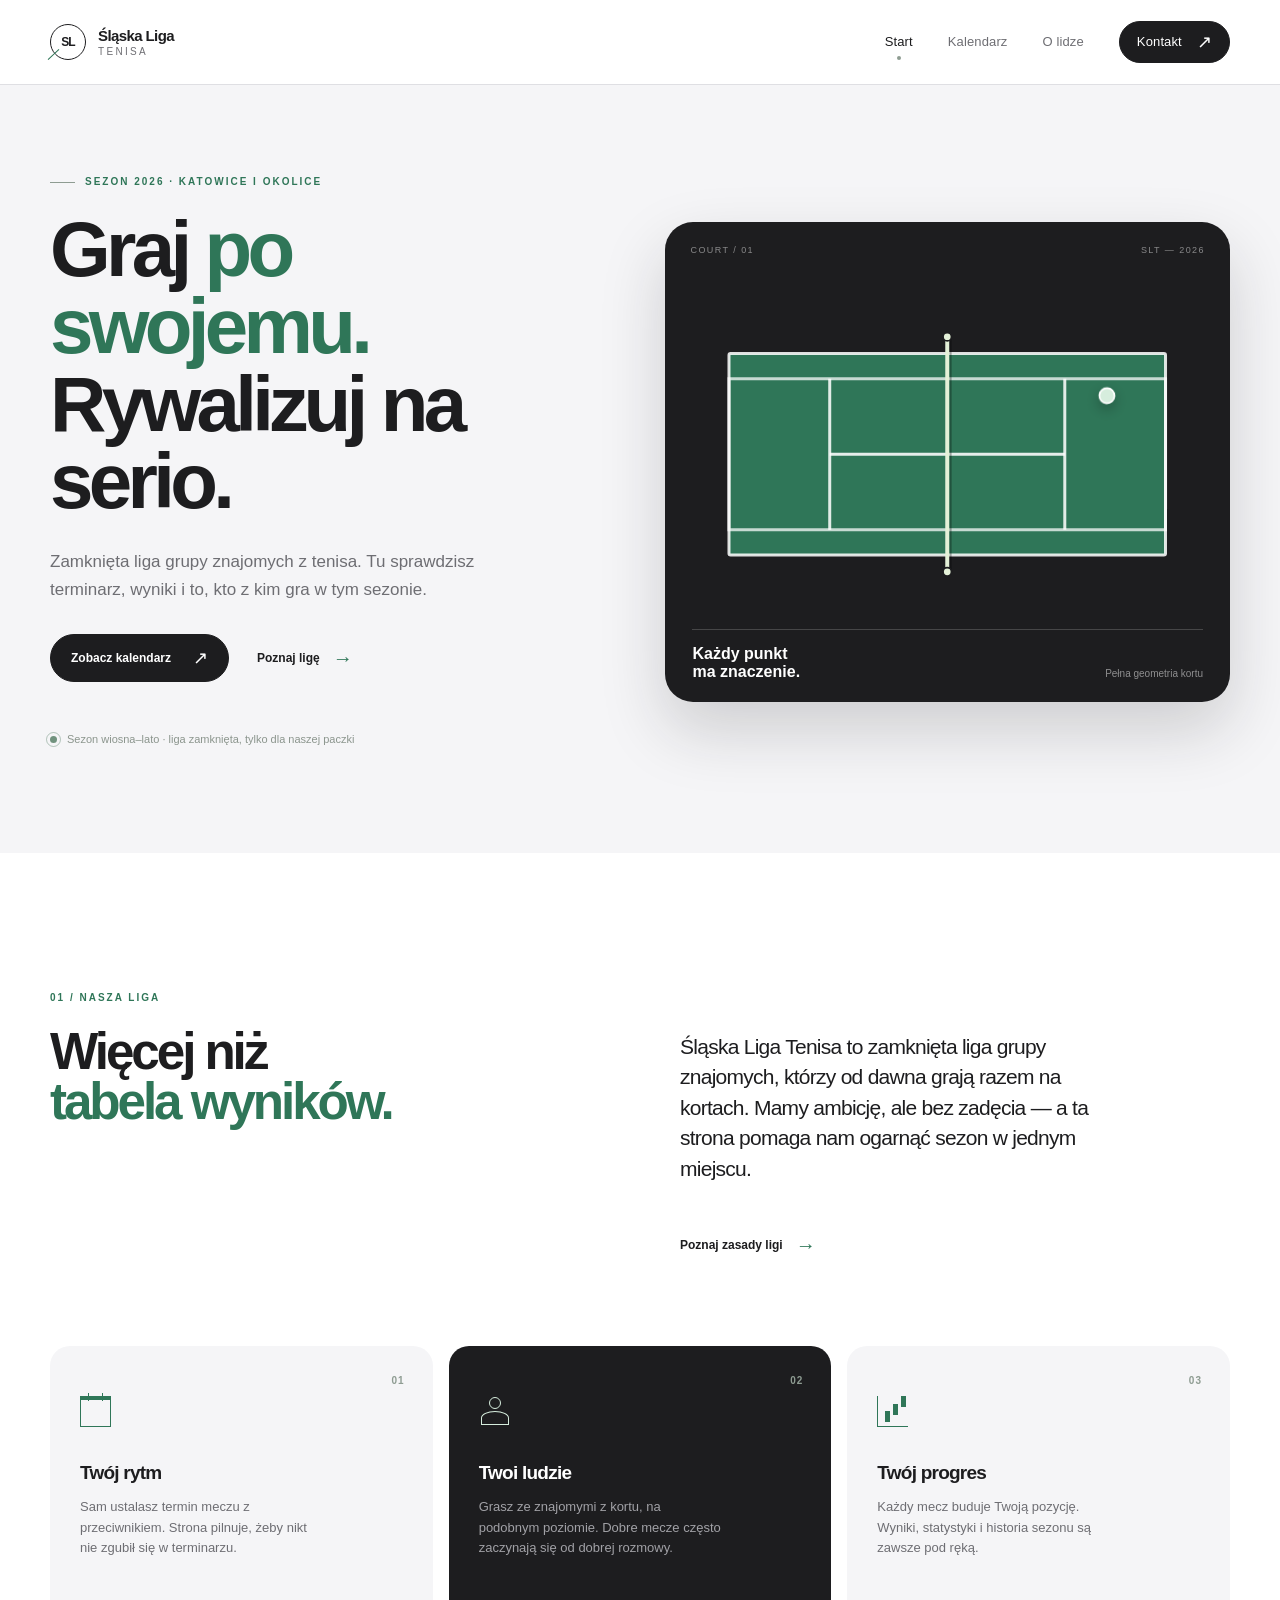
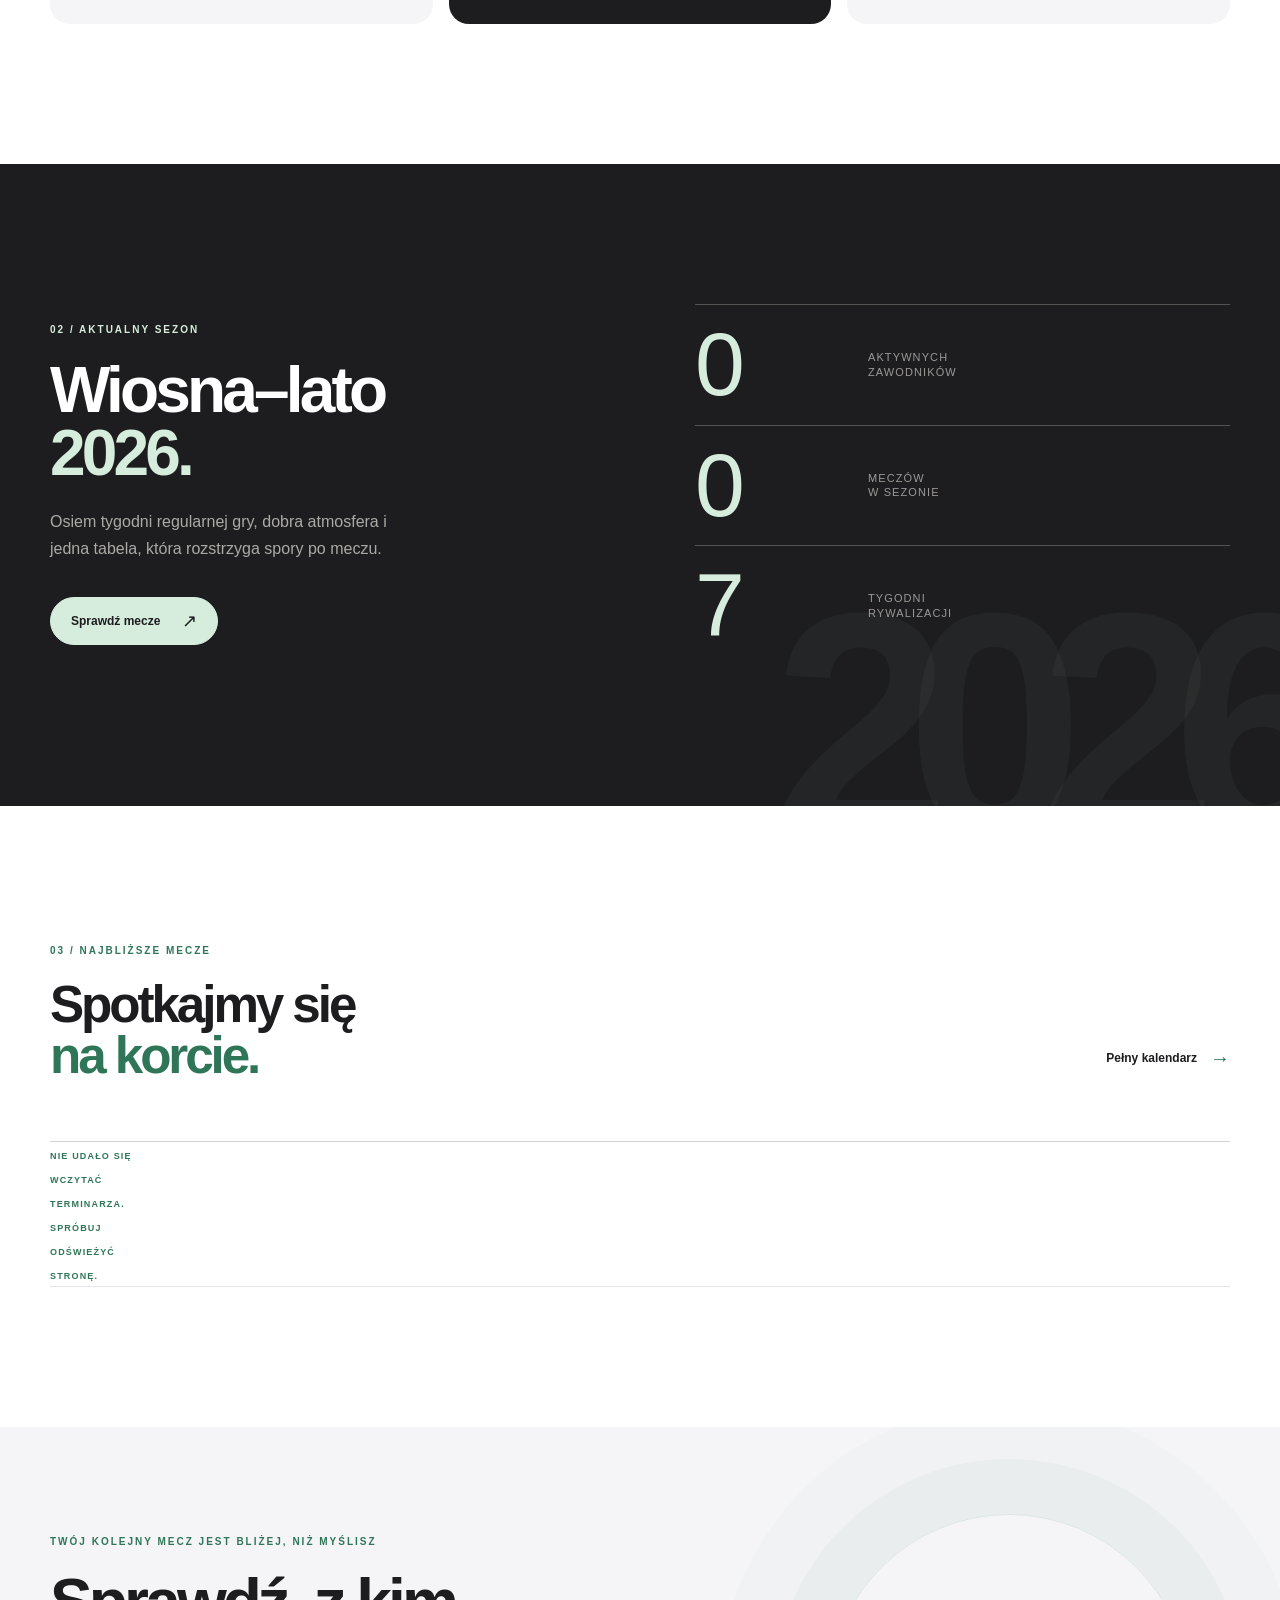
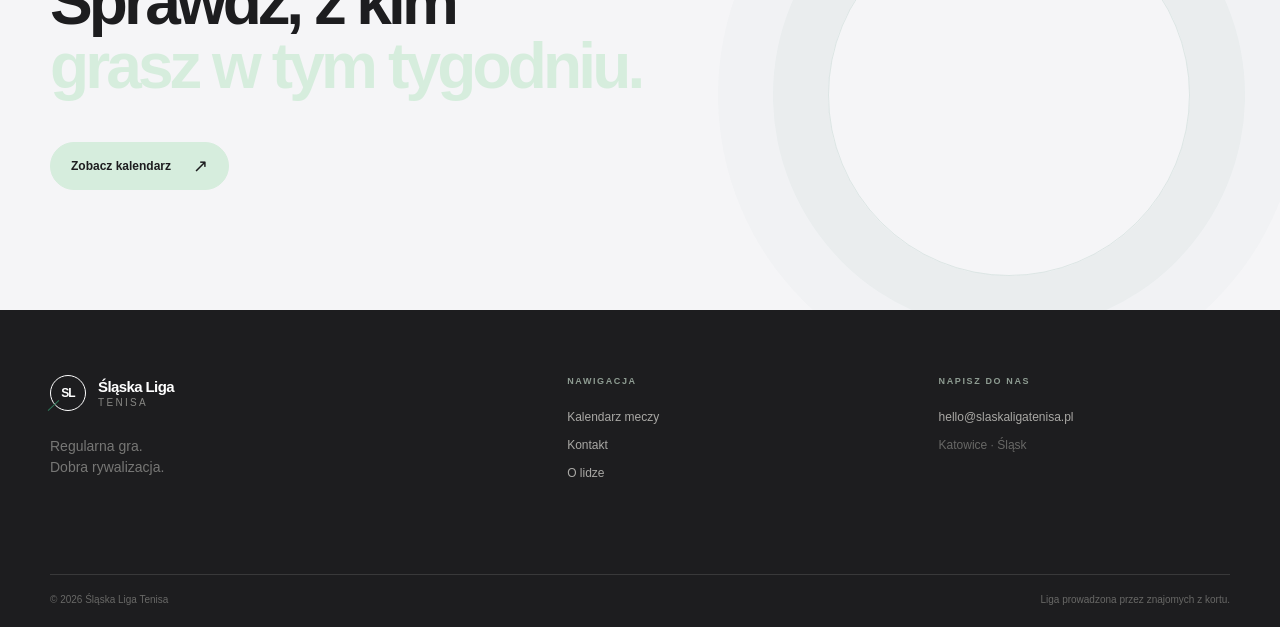
==== slt-final/index.html @ feb3588d "Add files via upload" ====
<!doctype html>
<html lang="pl">
  <head>
    <meta charset="UTF-8" />
    <meta name="viewport" content="width=device-width, initial-scale=1.0" />
    <meta name="description" content="Śląska Liga Tenisa — zamknięta liga singlowa grupy znajomych z tenisa. Terminarz, wyniki i ranking sezonu." />
    <title>Śląska Liga Tenisa — Graj po swojemu</title>
    <link rel="stylesheet" href="styles.css" />
  </head>
  <body data-page="home">
    <a class="skip-link" href="#main-content">Przejdź do treści</a>
    <header class="site-header">
      <div class="shell header-inner">
        <a class="brand" href="index.html" aria-label="Śląska Liga Tenisa — strona główna">
          <span class="brand-mark" aria-hidden="true"><span>SL</span><i></i></span>
          <span class="brand-copy"><strong>Śląska Liga</strong><small>Tenisa</small></span>
        </a>
        <button class="menu-toggle" type="button" aria-expanded="false" aria-controls="primary-navigation">
          <span></span><span></span><span></span><span class="sr-only">Otwórz menu</span>
        </button>
        <nav id="primary-navigation" class="primary-nav" aria-label="Główna nawigacja">
          <a data-nav="home" href="index.html">Start</a>
          <a data-nav="calendar" href="kalendarz.html">Kalendarz</a>
          <a data-nav="about" href="o-lidze.html">O lidze</a>
          <a class="nav-cta" data-nav="contact" href="kontakt.html">Kontakt <span>↗</span></a>
        </nav>
      </div>
    </header>

    <main id="main-content">
      <section class="hero-section">
        <div class="shell hero-grid">
          <div class="hero-copy reveal">
            <p class="eyebrow"><span class="eyebrow-line"></span> Sezon 2026 · Katowice i okolice</p>
            <h1>Graj <em>po swojemu.</em><br />Rywalizuj <span>na serio.</span></h1>
            <p class="hero-lede">Zamknięta liga grupy znajomych z tenisa. Tu sprawdzisz terminarz, wyniki i to, kto z kim gra w tym sezonie.</p>
            <div class="hero-actions">
              <a class="button button-primary" href="kalendarz.html">Zobacz kalendarz <span>↗</span></a>
              <a class="text-link" href="o-lidze.html">Poznaj ligę <span>→</span></a>
            </div>
            <div class="hero-note"><span class="pulse-dot"></span> Sezon wiosna–lato · liga zamknięta, tylko dla naszej paczki</div>
          </div>
          <div class="hero-art reveal reveal-delay" aria-label="Kort tenisowy z animowaną piłką">
            <div class="art-topline"><span>COURT / 01</span><span>SLT — 2026</span></div>
            <div class="court-stage">
              <svg class="court-svg" viewBox="0 0 620 420" role="img" aria-label="Kort tenisowy z liniami singlowymi, deblowymi i polami serwisowymi, w proporcjach zgodnych z rzeczywistym kortem">
                <!-- Kort deblowy: 23,77 m x 10,97 m (stosunek długości do szerokości 78:36 stóp) -->
                <rect class="court-surface" x="50" y="90" width="520" height="240" rx="2" />
                <rect class="court-line" x="50" y="90" width="520" height="240" rx="2" />
                <!-- Linie singlowe: kort węższy o 1,37 m z każdej strony (27 stóp szerokości) -->
                <rect class="court-line singles-line" x="50" y="120" width="520" height="180" />
                <!-- Linie serwisowe: 6,40 m od siatki -->
                <line class="court-line" x1="170" y1="120" x2="170" y2="300" />
                <line class="court-line" x1="450" y1="120" x2="450" y2="300" />
                <line class="court-line center-line" x1="170" y1="210" x2="450" y2="210" />
                <line class="net-line" x1="310" y1="70" x2="310" y2="350" />
                <line class="net-shadow" x1="314" y1="70" x2="314" y2="350" />
                <circle class="net-post" cx="310" cy="70" r="5" />
                <circle class="net-post" cx="310" cy="350" r="5" />
                <circle class="court-ball" cx="0" cy="0" r="9">
                  <animateMotion dur="4.4s" repeatCount="indefinite" rotate="auto">
                    <mpath href="#ball-flight" />
                  </animateMotion>
                </circle>
                <path id="ball-flight" d="M 96 284 C 232 172 362 128 526 142 C 428 232 258 292 96 284" fill="none" />
              </svg>
            </div>
            <div class="art-caption"><strong>Każdy punkt<br />ma znaczenie.</strong><span>Pełna geometria kortu</span></div>
          </div>
        </div>
        <div class="hero-swoop" aria-hidden="true"></div>
      </section>

      <section class="section section-intro">
        <div class="shell intro-grid">
          <div class="section-heading reveal">
            <p class="eyebrow">01 / Nasza liga</p>
            <h2>Więcej niż<br /><em>tabela wyników.</em></h2>
          </div>
          <div class="intro-content reveal reveal-delay">
            <p class="intro-lede">Śląska Liga Tenisa to zamknięta liga grupy znajomych, którzy od dawna grają razem na kortach. Mamy ambicję, ale bez zadęcia — a ta strona pomaga nam ogarnąć sezon w jednym miejscu.</p>
            <a class="text-link dark-link" href="o-lidze.html">Poznaj zasady ligi <span>→</span></a>
          </div>
        </div>
        <div class="shell value-grid">
          <article class="value-card reveal">
            <span class="value-number">01</span>
            <div class="value-icon icon-calendar"></div>
            <h3>Twój rytm</h3>
            <p>Sam ustalasz termin meczu z przeciwnikiem. Strona pilnuje, żeby nikt nie zgubił się w terminarzu.</p>
          </article>
          <article class="value-card value-card-accent reveal reveal-delay">
            <span class="value-number">02</span>
            <div class="value-icon icon-people"></div>
            <h3>Twoi ludzie</h3>
            <p>Grasz ze znajomymi z kortu, na podobnym poziomie. Dobre mecze często zaczynają się od dobrej rozmowy.</p>
          </article>
          <article class="value-card reveal reveal-delay-2">
            <span class="value-number">03</span>
            <div class="value-icon icon-chart"></div>
            <h3>Twój progres</h3>
            <p>Każdy mecz buduje Twoją pozycję. Wyniki, statystyki i historia sezonu są zawsze pod ręką.</p>
          </article>
        </div>
      </section>

      <section class="section season-section">
        <div class="shell season-grid">
          <div class="season-copy reveal">
            <p class="eyebrow eyebrow-light">02 / Aktualny sezon</p>
            <h2>Wiosna–lato<br /><em>2026.</em></h2>
            <p>Osiem tygodni regularnej gry, dobra atmosfera i jedna tabela, która rozstrzyga spory po meczu.</p>
            <a class="button button-light" href="kalendarz.html">Sprawdź mecze <span>↗</span></a>
          </div>
          <div class="season-stats reveal reveal-delay">
            <div class="big-stat"><strong data-count="0" data-stat="activePlayers">0</strong><span>aktywnych<br />zawodników</span></div>
            <div class="stat-rule"></div>
            <div class="big-stat"><strong data-count="0" data-stat="totalMatches">0</strong><span>meczów<br />w sezonie</span></div>
            <div class="stat-rule"></div>
            <div class="big-stat"><strong data-count="8">0</strong><span>tygodni<br />rywalizacji</span></div>
          </div>
        </div>
        <div class="season-watermark" aria-hidden="true">2026</div>
      </section>

      <section class="section upcoming-section">
        <div class="shell">
          <div class="section-topline reveal">
            <div>
              <p class="eyebrow">03 / Najbliższe mecze</p>
              <h2>Spotkajmy się<br /><em>na korcie.</em></h2>
            </div>
            <a class="text-link dark-link" href="kalendarz.html">Pełny kalendarz <span>→</span></a>
          </div>
          <div class="match-list" id="upcoming-matches">
            <article class="match-row">
              <div class="match-info"><span class="match-label">Wczytywanie terminarza…</span></div>
            </article>
          </div>
        </div>
      </section>

      <section class="join-strip">
        <div class="shell join-strip-inner">
          <p class="eyebrow eyebrow-light">Twój kolejny mecz jest bliżej, niż myślisz</p>
          <h2>Sprawdź, z kim<br /><em>grasz w tym tygodniu.</em></h2>
          <a class="button button-light" href="kalendarz.html">Zobacz kalendarz <span>↗</span></a>
        </div>
      </section>
    </main>

    <footer class="site-footer">
      <div class="shell footer-main">
        <div class="footer-brand">
          <a class="brand brand-footer" href="index.html"><span class="brand-mark" aria-hidden="true"><span>SL</span><i></i></span><span class="brand-copy"><strong>Śląska Liga</strong><small>Tenisa</small></span></a>
          <p>Regularna gra.<br />Dobra rywalizacja.</p>
        </div>
        <div class="footer-nav"><span class="footer-label">Nawigacja</span><a href="kalendarz.html">Kalendarz meczy</a><a href="kontakt.html">Kontakt</a><a href="o-lidze.html">O lidze</a></div>
        <div class="footer-nav"><span class="footer-label">Napisz do nas</span><a href="mailto:hello@slaskaligatenisa.pl">hello@slaskaligatenisa.pl</a><span class="footer-muted">Katowice · Śląsk</span></div>
      </div>
      <div class="shell footer-bottom"><span>© <span data-year>2026</span> Śląska Liga Tenisa</span><span>Liga prowadzona przez znajomych z kortu.</span></div>
    </footer>
    <script src="script.js"></script>
  </body>
</html>
---- slt-final/styles.css ----
:root {
  --forest: #1d1d1f;
  --forest-deep: #101010;
  --green: #2f7658;
  --mint: #dcebe2;
  --lime: #d6eddd;
  --gold: #8e9c92;
  --cream: #f5f5f7;
  --paper: #ffffff;
  --ink: #1d1d1f;
  --muted: #6e6e73;
  --line: #d2d2d7;
  --coral: #71927e;
  --serif: Georgia, "Times New Roman", serif;
  --sans: -apple-system, BlinkMacSystemFont, "SF Pro Text", "Helvetica Neue", Arial, sans-serif;
  --display: -apple-system, BlinkMacSystemFont, "SF Pro Display", "Helvetica Neue", Arial, sans-serif;
}

* { box-sizing: border-box; }
html { scroll-behavior: smooth; }
body { margin: 0; color: var(--ink); background: var(--paper); font-family: var(--sans); font-size: 16px; line-height: 1.5; -webkit-font-smoothing: antialiased; }
a { color: inherit; text-decoration: none; }
button, input, textarea, select { font: inherit; }
button { cursor: pointer; }
.shell { width: min(1180px, calc(100% - 72px)); margin: 0 auto; }
.sr-only { position: absolute; width: 1px; height: 1px; padding: 0; margin: -1px; overflow: hidden; clip: rect(0, 0, 0, 0); white-space: nowrap; border: 0; }
.skip-link { position: fixed; z-index: 100; top: 12px; left: 12px; padding: 10px 16px; color: var(--paper); background: var(--forest); transform: translateY(-150%); transition: transform .2s; }
.skip-link:focus { transform: translateY(0); }

.site-header { position: relative; z-index: 20; background: var(--paper); border-bottom: 1px solid rgba(22, 40, 33, .1); }
.header-inner { min-height: 84px; display: flex; align-items: center; justify-content: space-between; }
.brand { display: inline-flex; gap: 12px; align-items: center; }
.brand-mark { width: 36px; height: 36px; position: relative; display: grid; place-items: center; border: 1.5px solid var(--forest); border-radius: 50%; color: var(--forest); font-family: var(--display); font-size: 12px; font-weight: 800; letter-spacing: -.08em; }
.brand-mark i { width: 15px; height: 1px; position: absolute; left: -5px; bottom: 4px; background: var(--gold); transform: rotate(-43deg); }
.brand-copy { display: flex; flex-direction: column; line-height: 1; }
.brand-copy strong { color: var(--forest); font-family: var(--display); font-size: 15px; letter-spacing: -.04em; }
.brand-copy small { margin-top: 4px; color: var(--muted); font-size: 10px; letter-spacing: .23em; text-transform: uppercase; }
.primary-nav { display: flex; align-items: center; gap: 35px; }
.primary-nav > a { position: relative; padding: 31px 0; color: #637168; font-size: 13px; font-weight: 600; letter-spacing: .01em; transition: color .25s; }
.primary-nav > a:hover, .primary-nav > a.active { color: var(--forest); }
.primary-nav > a:not(.nav-cta)::after { content: ""; width: 4px; height: 4px; position: absolute; bottom: 23px; left: calc(50% - 2px); border-radius: 50%; background: var(--gold); opacity: 0; transform: translateY(5px); transition: .25s; }
.primary-nav > a.active:not(.nav-cta)::after { opacity: 1; transform: translateY(0); }
.nav-cta { display: inline-flex; gap: 15px; align-items: center; padding: 10px 17px !important; color: var(--paper) !important; background: var(--forest); border: 1px solid var(--forest); }
.nav-cta:hover { background: var(--green); border-color: var(--green); }
.nav-cta span, .button span { font-size: 18px; font-weight: 400; line-height: .7; }
.menu-toggle { display: none; background: none; border: 0; }

.hero-section { position: relative; overflow: hidden; background: var(--paper); }
.hero-grid { min-height: 652px; display: grid; grid-template-columns: 48% 52%; align-items: center; padding: 78px 0 105px; }
.eyebrow { display: flex; align-items: center; gap: 10px; margin: 0 0 24px; color: var(--green); font-size: 10px; font-weight: 700; letter-spacing: .2em; line-height: 1; text-transform: uppercase; }
.eyebrow-line { width: 25px; height: 1px; background: var(--gold); }
h1, h2, h3, p { margin-top: 0; }
h1, h2 { color: var(--forest); font-family: var(--display); letter-spacing: -.07em; line-height: .99; }
h1 { max-width: 700px; margin-bottom: 28px; font-size: clamp(49px, 6.1vw, 83px); font-weight: 700; }
h1 em, h2 em, .form-success h3 em { color: var(--coral); font-family: var(--serif); font-weight: 400; letter-spacing: -.08em; }
h1 span { color: var(--green); }
.hero-lede { max-width: 430px; margin-bottom: 30px; color: #68786e; font-size: 17px; line-height: 1.65; }
.hero-actions { display: flex; align-items: center; gap: 28px; }
.button { display: inline-flex; align-items: center; justify-content: center; gap: 22px; min-height: 48px; padding: 0 20px; border: 1px solid transparent; font-size: 12px; font-weight: 700; letter-spacing: .01em; transition: background .25s, border-color .25s, color .25s, transform .25s; }
.button:hover { transform: translateY(-2px); }
.button-primary { color: var(--paper); background: var(--forest); border-color: var(--forest); }
.button-primary:hover { background: var(--green); border-color: var(--green); }
.button-light { color: var(--forest); background: var(--lime); border-color: var(--lime); }
.button-light:hover { background: #edf3d0; border-color: #edf3d0; }
.button-outline { color: var(--forest); background: transparent; border-color: #aec0ad; }
.button-outline:hover { color: var(--paper); background: var(--forest); border-color: var(--forest); }
.text-link { display: inline-flex; align-items: center; gap: 13px; color: var(--forest); font-size: 12px; font-weight: 700; }
.text-link span { color: var(--gold); font-size: 20px; font-weight: 400; transition: transform .2s; }
.text-link:hover span { transform: translateX(4px); }
.hero-note { display: flex; align-items: center; gap: 10px; margin-top: 49px; color: #8b958d; font-size: 11px; }
.pulse-dot { width: 7px; height: 7px; position: relative; display: inline-block; border-radius: 50%; background: var(--coral); }
.pulse-dot::before { content: ""; position: absolute; inset: -4px; border: 1px solid var(--coral); border-radius: 50%; opacity: .5; animation: pulse 2s infinite; }
@keyframes pulse { 0%, 100% { transform: scale(.8); opacity: .7; } 50% { transform: scale(1.3); opacity: 0; } }
.hero-art { min-height: 480px; position: relative; margin-left: 8%; color: var(--paper); background: #1d1d1f; border-radius: 24px; overflow: hidden; box-shadow: 0 28px 65px rgba(29, 29, 31, .18); }
.art-topline { position: absolute; z-index: 2; top: 22px; right: 25px; left: 25px; display: flex; justify-content: space-between; color: rgba(255, 255, 255, .48); font-size: 9px; letter-spacing: .16em; }
.court-stage { position: absolute; inset: 56px 22px 78px; display: grid; place-items: center; }
.court-svg { width: 100%; height: 100%; overflow: visible; }
.court-surface { fill: #2f7658; }
.court-line { fill: none; stroke: rgba(255, 255, 255, .86); stroke-width: 3; vector-effect: non-scaling-stroke; }
.singles-line { stroke: rgba(255, 255, 255, .73); }
.center-line { stroke: rgba(255, 255, 255, .88); }
.net-line { stroke: #e4f1d8; stroke-width: 4; vector-effect: non-scaling-stroke; }
.net-shadow { stroke: rgba(0, 0, 0, .3); stroke-width: 2; vector-effect: non-scaling-stroke; }
.net-post { fill: #e4f1d8; stroke: #1d1d1f; stroke-width: 2; }
.ball-trail { fill: none; stroke: rgba(214, 237, 221, .22); stroke-width: 2; stroke-dasharray: 4 8; vector-effect: non-scaling-stroke; }
.court-ball { fill: #d6eddd; stroke: #ffffff; stroke-width: 2; filter: drop-shadow(0 6px 8px rgba(0, 0, 0, .28)); }
.art-caption { position: absolute; right: 27px; bottom: 21px; left: 27px; display: flex; justify-content: space-between; align-items: end; border-top: 1px solid rgba(255, 255, 255, .18); padding-top: 15px; }
.art-caption strong { max-width: 180px; font-family: var(--display); font-size: 16px; line-height: 1.15; }
.art-caption span { color: rgba(255, 255, 255, .5); font-size: 10px; }
.hero-swoop { display: none; }
.section { padding: 125px 0; }
.section-intro { background: var(--paper); }
.intro-grid, .about-intro-grid { display: grid; grid-template-columns: 1fr 1fr; gap: 80px; }
.section-heading h2, .section-topline h2 { margin-bottom: 0; font-size: clamp(41px, 4vw, 59px); }
.intro-content { max-width: 450px; padding-top: 39px; }
.intro-lede, .large-copy { color: var(--forest); font-family: var(--display); font-size: 21px; line-height: 1.45; letter-spacing: -.035em; }
.dark-link { margin-top: 25px; }
.value-grid { display: grid; grid-template-columns: repeat(3, 1fr); gap: 2px; margin-top: 86px; }
.value-card { min-height: 263px; position: relative; padding: 30px; border: 1px solid var(--line); background: #f6f6ef; }
.value-card-accent { color: var(--paper); background: var(--forest); border-color: var(--forest); }
.value-number { position: absolute; top: 27px; right: 28px; color: var(--gold); font-size: 10px; font-weight: 700; letter-spacing: .1em; }
.value-icon { width: 31px; height: 31px; position: relative; margin: 20px 0 32px; color: var(--green); }
.value-card-accent .value-icon { color: var(--lime); }
.icon-calendar { border: 1px solid currentColor; border-top: 4px solid currentColor; }.icon-calendar::before, .icon-calendar::after { content: ""; position: absolute; top: -7px; width: 1px; height: 8px; background: currentColor; }.icon-calendar::before { left: 7px; }.icon-calendar::after { right: 7px; }
.icon-people::before, .icon-people::after { content: ""; position: absolute; border: 1px solid currentColor; border-radius: 50%; }.icon-people::before { width: 10px; height: 10px; top: 1px; left: 10px; box-shadow: -11px 5px 0 -2px var(--forest), 11px 5px 0 -2px var(--forest); }.icon-people::after { width: 26px; height: 12px; bottom: 2px; left: 2px; border-radius: 50% 50% 0 0; }
.value-card-accent .icon-people::before { box-shadow: -11px 5px 0 -2px var(--forest), 11px 5px 0 -2px var(--forest); }
.icon-chart { border-left: 1px solid currentColor; border-bottom: 1px solid currentColor; }.icon-chart::before, .icon-chart::after { content: ""; position: absolute; bottom: 4px; width: 5px; background: currentColor; }.icon-chart::before { left: 7px; height: 11px; box-shadow: 8px -7px 0 currentColor, 16px -15px 0 currentColor; }
.value-card h3 { margin-bottom: 10px; color: inherit; font-family: var(--display); font-size: 19px; letter-spacing: -.04em; }.value-card p { max-width: 245px; margin: 0; color: #748178; font-size: 13px; line-height: 1.55; }.value-card-accent p { color: rgba(244, 243, 236, .68); }

.season-section { position: relative; overflow: hidden; color: var(--paper); background: var(--forest); }
.season-grid { position: relative; z-index: 1; display: grid; grid-template-columns: 1fr 1fr; gap: 110px; align-items: center; }
.eyebrow-light { color: var(--lime); }.season-copy h2, .join-strip h2 { margin-bottom: 24px; color: var(--paper); font-size: clamp(46px, 5vw, 70px); }.season-copy h2 em, .join-strip h2 em { color: var(--lime); }.season-copy > p:not(.eyebrow) { max-width: 355px; margin-bottom: 35px; color: rgba(244, 243, 236, .66); font-size: 16px; line-height: 1.65; }
.season-stats { border-top: 1px solid rgba(244, 243, 236, .25); }.big-stat { display: flex; align-items: center; gap: 23px; padding: 24px 0; }.big-stat strong { min-width: 150px; color: var(--lime); font-family: var(--display); font-size: clamp(55px, 7vw, 92px); font-weight: 500; letter-spacing: -.1em; line-height: .8; }.big-stat span { color: rgba(244, 243, 236, .58); font-size: 11px; line-height: 1.35; text-transform: uppercase; letter-spacing: .1em; }.stat-rule { height: 1px; background: rgba(244, 243, 236, .25); }.season-watermark { position: absolute; right: -2%; bottom: -6%; color: rgba(200, 216, 196, .04); font-family: var(--display); font-size: 320px; font-weight: 800; letter-spacing: -.14em; line-height: .75; }

.upcoming-section { background: var(--paper); }.section-topline { display: flex; justify-content: space-between; align-items: end; margin-bottom: 60px; }.section-topline > .text-link { margin-bottom: 8px; }.match-list { border-top: 1px solid var(--line); }.match-row { min-height: 128px; display: grid; grid-template-columns: 105px 1fr 80px 47px; gap: 22px; align-items: center; border-bottom: 1px solid var(--line); }.match-date { display: flex; align-items: center; gap: 10px; }.match-date strong { color: var(--forest); font-family: var(--display); font-size: 39px; letter-spacing: -.08em; line-height: .8; }.match-date span { color: var(--muted); font-size: 9px; font-weight: 700; line-height: 1.25; letter-spacing: .12em; }.match-label, .match-info small { color: var(--green); font-size: 9px; font-weight: 700; letter-spacing: .13em; text-transform: uppercase; }.match-info h3 { margin: 7px 0 5px; color: var(--forest); font-family: var(--display); font-size: 18px; letter-spacing: -.045em; }.match-info h3 i { color: var(--coral); font-family: var(--serif); font-size: 16px; font-weight: 400; }.match-place { color: var(--muted); font-size: 11px; }.match-time { color: var(--forest); font-family: var(--display); font-size: 17px; font-weight: 700; text-align: right; }.round-arrow { width: 37px; height: 37px; display: grid; place-items: center; margin-left: auto; border: 1px solid #bdcbbb; border-radius: 50%; color: var(--green); font-size: 17px; transition: .25s; }.round-arrow:hover { color: var(--paper); background: var(--forest); border-color: var(--forest); transform: rotate(45deg); }
.join-strip { position: relative; overflow: hidden; padding: 110px 0 120px; background: var(--coral); }.join-strip::after { content: ""; width: 360px; height: 360px; position: absolute; right: 7%; top: 18%; border: 1px solid rgba(244, 243, 236, .22); border-radius: 50%; box-shadow: 0 0 0 55px rgba(244, 243, 236, .04), 0 0 0 110px rgba(244, 243, 236, .03); }.join-strip-inner { position: relative; z-index: 1; }.join-strip .button { margin-top: 20px; }

.page-hero { position: relative; min-height: 430px; overflow: hidden; background: var(--forest); }.page-hero-inner { position: relative; z-index: 1; padding: 108px 0 100px; }.page-hero .eyebrow { color: var(--lime); }.page-hero h1 { max-width: 650px; margin-bottom: 23px; color: var(--paper); font-size: clamp(54px, 6.8vw, 88px); }.page-hero h1 em { color: var(--lime); }.page-intro { max-width: 430px; margin-bottom: 0; color: rgba(244,243,236,.65); font-size: 16px; line-height: 1.65; }.page-hero-mark { position: absolute; right: -5%; bottom: -29%; color: rgba(200,216,196,.07); font-family: var(--display); font-size: 220px; font-weight: 800; letter-spacing: -.13em; line-height: .9; }.page-hero-join { background: var(--green); }.page-hero-about { background: #1a493a; }

.calendar-section { background: var(--paper); }.calendar-toolbar { display: flex; justify-content: space-between; align-items: center; margin-bottom: 35px; }.filter-tabs { display: flex; gap: 4px; padding: 4px; background: #ebeee6; }.filter-tab { padding: 11px 20px; color: var(--muted); background: transparent; border: 0; font-size: 11px; font-weight: 700; }.filter-tab.active { color: var(--forest); background: var(--paper); box-shadow: 0 2px 7px rgba(7,59,46,.08); }.select-wrap { position: relative; }.select-wrap::after { content: "⌄"; position: absolute; top: 9px; right: 14px; pointer-events: none; color: var(--green); }.select-wrap select { min-width: 170px; padding: 12px 36px 12px 14px; appearance: none; color: var(--forest); background: transparent; border: 1px solid var(--line); font-size: 11px; }.calendar-summary { display: flex; align-items: center; gap: 17px; margin-bottom: 51px; color: var(--muted); font-size: 11px; }.calendar-summary strong { color: var(--forest); font-family: var(--display); font-size: 17px; }.summary-divider { width: 1px; height: 15px; background: var(--line); }.calendar-updated { margin-left: auto; color: #a1aaa2; font-size: 10px; }.schedule { border-top: 1px solid var(--line); }.schedule-group { display: grid; grid-template-columns: 160px 1fr; border-bottom: 1px solid var(--line); }.schedule-date { display: flex; gap: 12px; align-items: start; padding-top: 37px; }.schedule-date strong { color: var(--forest); font-family: var(--display); font-size: 45px; letter-spacing: -.1em; line-height: .8; }.schedule-date span { margin-top: 3px; color: var(--muted); font-size: 9px; font-weight: 700; line-height: 1.4; letter-spacing: .12em; }.game-row { min-height: 118px; position: relative; display: grid; grid-template-columns: 105px 1fr 65px 37px; gap: 17px; align-items: center; padding: 20px 0; border-bottom: 1px solid #e5e8e1; }.game-row:last-child { border-bottom: 0; }.game-row > div h3 { margin: 5px 0 3px; color: var(--forest); font-family: var(--display); font-size: 17px; letter-spacing: -.04em; }.game-row > div p { margin: 0; color: var(--muted); font-size: 11px; }.game-row > div p b { color: var(--gold); }.game-row time { color: var(--forest); font-family: var(--display); font-size: 16px; font-weight: 700; text-align: right; }.game-status { align-self: start; margin-top: 6px; color: var(--green); font-size: 9px; font-weight: 700; letter-spacing: .1em; text-transform: uppercase; }.game-status::before { content: ""; width: 6px; height: 6px; display: inline-block; margin-right: 6px; border-radius: 50%; background: var(--lime); }.empty-state { padding: 70px 0; text-align: center; }.empty-mark { color: var(--gold); font-size: 35px; }.empty-state h3 { margin-bottom: 4px; color: var(--forest); font-family: var(--display); }.empty-state p { color: var(--muted); font-size: 13px; }

.form-section { background: #edf0e9; }.form-layout { display: grid; grid-template-columns: .75fr 1.25fr; gap: 90px; align-items: start; }.form-aside { padding-top: 22px; }.form-aside h2 { margin-bottom: 23px; font-size: clamp(48px, 5vw, 70px); }.form-aside > p:not(.eyebrow) { max-width: 315px; color: #738077; font-size: 15px; line-height: 1.6; }.aside-details { margin-top: 74px; border-top: 1px solid #cad5ca; }.aside-details div { display: flex; justify-content: space-between; padding: 16px 0; border-bottom: 1px solid #cad5ca; }.detail-label { color: #7d8a80; font-size: 10px; text-transform: uppercase; letter-spacing: .12em; }.aside-details strong { color: var(--forest); font-family: var(--display); font-size: 12px; }.form-card { padding: 38px 40px 42px; background: var(--paper); box-shadow: 0 16px 45px rgba(22,40,33,.08); }.form-card-top { display: flex; justify-content: space-between; padding-bottom: 26px; border-bottom: 1px solid var(--line); }.form-step { color: var(--green); font-family: var(--display); font-size: 11px; font-weight: 700; letter-spacing: .14em; }.form-step i { width: 25px; height: 1px; display: inline-block; margin: 0 9px 3px; background: var(--gold); }.required-note { color: #9aa49b; font-size: 10px; }.form-heading { display: flex; gap: 17px; align-items: start; margin: 31px 0 22px; }.form-heading > span { color: var(--gold); font-family: var(--display); font-size: 13px; font-weight: 700; }.form-heading h3 { margin: -3px 0 4px; color: var(--forest); font-family: var(--display); font-size: 19px; letter-spacing: -.045em; }.form-heading p { margin: 0; color: var(--muted); font-size: 12px; }.form-heading-spaced { margin-top: 38px; }.field-grid { display: grid; grid-template-columns: 1fr 1fr; gap: 17px; }.field { display: block; margin-bottom: 18px; }.field > span, .choice-field legend { display: block; margin-bottom: 8px; color: var(--forest); font-size: 11px; font-weight: 700; }.field b, .choice-field b, .check-field b { color: var(--coral); }.field input, .field textarea { width: 100%; padding: 13px 12px; color: var(--ink); background: #f6f6ef; border: 1px solid #d7ded5; border-radius: 0; outline: 0; font-size: 12px; transition: border-color .2s, background .2s; }.field textarea { resize: vertical; min-height: 81px; }.field input:focus, .field textarea:focus { background: var(--paper); border-color: var(--green); }.field input::placeholder, .field textarea::placeholder { color: #adb6ae; }.field-error { display: none; margin-top: 5px; color: var(--coral); font-size: 10px; }.field.has-error input, .field.has-error textarea { border-color: var(--coral); }.field.has-error .field-error { display: block; }.choice-field { margin: 0 0 23px; padding: 0; border: 0; }.choice-grid { display: grid; grid-template-columns: repeat(3, 1fr); gap: 7px; }.choice { position: relative; display: block; }.choice input { position: absolute; opacity: 0; }.choice > span { display: block; min-height: 98px; padding: 12px 10px; border: 1px solid #d7ded5; background: #f6f6ef; cursor: pointer; transition: .2s; }.choice input:checked + span { color: var(--paper); background: var(--forest); border-color: var(--forest); }.choice span strong { display: block; margin-bottom: 15px; color: var(--gold); font-family: var(--display); font-size: 10px; }.choice span b { display: block; margin-bottom: 2px; color: var(--forest); font-size: 11px; }.choice input:checked + span b { color: var(--paper); }.choice span small { color: var(--muted); font-size: 9px; }.choice input:checked + span small { color: rgba(244,243,236,.63); }.check-field { display: flex; gap: 10px; align-items: start; margin: 24px 0; color: var(--muted); font-size: 10px; }.check-field input { width: 15px; height: 15px; accent-color: var(--green); }.check-field.has-error { color: var(--coral); }.submit-button { width: 100%; }.form-success { padding: 74px 30px 50px; text-align: center; }.success-mark { width: 48px; height: 48px; display: grid; place-items: center; margin: 0 auto 32px; border-radius: 50%; color: var(--forest); background: var(--lime); font-size: 24px; }.form-success .eyebrow { justify-content: center; }.form-success h3 { margin-bottom: 18px; color: var(--forest); font-family: var(--display); font-size: 43px; line-height: 1; letter-spacing: -.08em; }.form-success > p:not(.eyebrow) { max-width: 350px; margin: 0 auto 25px; color: var(--muted); font-size: 13px; }

.about-intro { background: var(--paper); }.about-text { max-width: 470px; }.about-text p:not(.large-copy) { color: var(--muted); font-size: 15px; line-height: 1.7; }.pricing-section { background: #eef0e9; }.topline-note { margin-bottom: 5px; color: var(--muted); font-size: 12px; line-height: 1.5; text-align: right; }.pricing-grid { display: grid; grid-template-columns: 1fr 1fr; gap: 2px; }.price-card { min-height: 500px; display: flex; flex-direction: column; padding: 34px 35px 32px; background: var(--paper); }.price-card-featured { color: var(--paper); background: var(--forest); }.price-tag { color: var(--green); font-size: 9px; font-weight: 700; letter-spacing: .18em; }.price-card-featured .price-tag { color: var(--lime); }.price-card h3 { margin: 29px 0 8px; color: var(--forest); font-family: var(--display); font-size: 24px; letter-spacing: -.06em; }.price-card-featured h3 { color: var(--paper); }.price-description { max-width: 290px; min-height: 49px; margin-bottom: 24px; color: var(--muted); font-size: 13px; line-height: 1.5; }.price-card-featured .price-description { color: rgba(244,243,236,.62); }.price { display: flex; gap: 11px; align-items: end; margin-bottom: 27px; }.price strong { color: var(--forest); font-family: var(--display); font-size: 66px; font-weight: 500; letter-spacing: -.11em; line-height: .75; }.price-card-featured .price strong { color: var(--lime); }.price span { color: var(--muted); font-size: 10px; line-height: 1.2; text-transform: uppercase; }.price-card-featured .price span { color: rgba(244,243,236,.58); }.price-card ul { display: grid; gap: 10px; margin: 0 0 28px; padding: 0; list-style: none; color: #637168; font-size: 12px; }.price-card-featured ul { color: rgba(244,243,236,.72); }.price-card li::before { content: "—"; margin-right: 10px; color: var(--gold); }.price-card .button { margin-top: auto; align-self: start; min-width: 138px; }.pricing-footnote { margin: 21px 0 0; color: #839087; font-size: 10px; }.rules-section { background: var(--paper); }.rules-grid { display: grid; grid-template-columns: 1fr 1fr; gap: 100px; }.rules-grid .text-link { margin-top: 42px; }.rule-list { border-top: 1px solid var(--line); }.rule-item { display: grid; grid-template-columns: 50px 1fr; gap: 20px; padding: 24px 0; border-bottom: 1px solid var(--line); }.rule-item > span { color: var(--gold); font-family: var(--display); font-size: 12px; font-weight: 700; }.rule-item h3 { margin: -3px 0 5px; color: var(--forest); font-family: var(--display); font-size: 18px; letter-spacing: -.04em; }.rule-item p { margin: 0; color: var(--muted); font-size: 13px; line-height: 1.55; }.faq-section { background: #eef0e9; }.faq-grid { display: grid; grid-template-columns: .8fr 1.2fr; gap: 100px; }.faq-grid h2 { font-size: clamp(43px, 4.5vw, 62px); }.faq-list details { padding: 22px 0; border-top: 1px solid #ccd5cc; }.faq-list details:last-child { border-bottom: 1px solid #ccd5cc; }.faq-list summary { display: flex; justify-content: space-between; align-items: center; color: var(--forest); font-family: var(--display); font-size: 16px; font-weight: 700; letter-spacing: -.04em; cursor: pointer; list-style: none; }.faq-list summary::-webkit-details-marker { display: none; }.faq-list summary span { color: var(--gold); font-family: var(--sans); font-size: 21px; font-weight: 400; transition: transform .2s; }.faq-list details[open] summary span { transform: rotate(45deg); }.faq-list details p { max-width: 610px; margin: 15px 35px 0 0; color: var(--muted); font-size: 13px; line-height: 1.65; }

.site-footer { color: rgba(244,243,236,.65); background: var(--forest-deep); }.footer-main { min-height: 264px; display: grid; grid-template-columns: 1.5fr 1fr 1fr; gap: 80px; padding: 65px 0 55px; }.brand-footer .brand-mark { color: var(--paper); border-color: var(--paper); }.brand-footer .brand-copy strong { color: var(--paper); }.brand-footer .brand-copy small { color: rgba(244,243,236,.5); }.footer-brand p { margin: 25px 0 0; color: rgba(244,243,236,.42); font-family: var(--display); font-size: 14px; line-height: 1.5; }.footer-nav { display: flex; flex-direction: column; align-items: start; gap: 10px; font-size: 12px; }.footer-label { margin-bottom: 9px; color: var(--gold); font-size: 9px; font-weight: 700; letter-spacing: .18em; text-transform: uppercase; }.footer-nav a { transition: color .2s; }.footer-nav a:hover { color: var(--lime); }.footer-muted { color: rgba(244,243,236,.35); }.footer-bottom { display: flex; justify-content: space-between; padding: 17px 0 20px; border-top: 1px solid rgba(244,243,236,.13); color: rgba(244,243,236,.35); font-size: 10px; }

.reveal { opacity: 0; transform: translateY(18px); transition: opacity .7s ease, transform .7s ease; }.reveal.is-visible { opacity: 1; transform: translateY(0); }.reveal-delay { transition-delay: .12s; }.reveal-delay-2 { transition-delay: .22s; }.reveal-delay-3 { transition-delay: .32s; }

@media (max-width: 800px) {
  .shell { width: min(100% - 38px, 610px); }
  .header-inner { min-height: 72px; }.menu-toggle { width: 34px; height: 34px; display: flex; flex-direction: column; justify-content: center; gap: 5px; padding: 0; }.menu-toggle span:not(.sr-only) { width: 23px; height: 1px; display: block; background: var(--forest); transition: .2s; }.nav-open .menu-toggle span:nth-child(1) { transform: translateY(6px) rotate(45deg); }.nav-open .menu-toggle span:nth-child(2) { opacity: 0; }.nav-open .menu-toggle span:nth-child(3) { transform: translateY(-6px) rotate(-45deg); }.primary-nav { position: absolute; top: 72px; right: 0; left: 0; display: none; flex-direction: column; align-items: stretch; gap: 0; padding: 8px 19px 20px; background: var(--paper); border-bottom: 1px solid var(--line); box-shadow: 0 13px 20px rgba(7,59,46,.07); }.nav-open .primary-nav { display: flex; }.primary-nav > a { padding: 14px 0 !important; }.primary-nav > a:not(.nav-cta)::after { display: none; }.nav-cta { margin-top: 6px; padding: 12px 15px !important; }
  .hero-grid, .intro-grid, .about-intro-grid, .season-grid, .form-layout, .rules-grid, .faq-grid { grid-template-columns: 1fr; gap: 45px; }.hero-grid { padding: 67px 0 90px; }.hero-art { min-height: 405px; margin-left: 0; }.hero-note { margin-top: 35px; }.value-grid { grid-template-columns: 1fr; margin-top: 55px; }.value-card { min-height: auto; padding: 26px; }.value-icon { margin-bottom: 22px; }.section { padding: 84px 0; }.intro-content { padding-top: 0; }.season-grid { gap: 60px; }.season-watermark { font-size: 180px; }.match-row { grid-template-columns: 74px 1fr 47px; gap: 14px; }.match-time { grid-column: 2; grid-row: 2; margin-top: -48px; text-align: left; font-size: 13px; }.round-arrow { grid-column: 3; grid-row: 1 / span 2; }.match-info h3 { font-size: 15px; }.join-strip { padding: 85px 0 95px; }.join-strip::after { right: -30%; top: 35%; }.page-hero { min-height: 380px; }.page-hero-inner { padding: 88px 0 85px; }.page-hero-mark { right: -12%; font-size: 150px; }.calendar-toolbar { align-items: stretch; flex-direction: column; gap: 15px; }.filter-tabs { justify-content: space-between; }.filter-tab { flex: 1; padding-right: 8px; padding-left: 8px; }.select-wrap select { width: 100%; }.calendar-summary { flex-wrap: wrap; }.calendar-updated { flex-basis: 100%; margin: 2px 0 0; }.schedule-group { grid-template-columns: 70px 1fr; }.schedule-date { gap: 6px; }.schedule-date strong { font-size: 30px; }.schedule-date span { font-size: 7px; }.game-row { grid-template-columns: 1fr 37px; gap: 10px; padding: 19px 0; }.game-status { grid-column: 1 / -1; margin: 0; }.game-row time { grid-column: 1; grid-row: 3; margin-top: 3px; text-align: left; font-size: 13px; }.game-row .round-arrow { grid-column: 2; grid-row: 2 / span 2; }.game-row > div h3 { font-size: 14px; }.game-row > div p { font-size: 10px; }.form-layout { gap: 22px; }.form-aside { padding-top: 0; }.aside-details { margin-top: 35px; }.form-card { padding: 27px 20px 30px; }.field-grid, .choice-grid, .pricing-grid { grid-template-columns: 1fr; }.choice > span { min-height: auto; }.price-card { min-height: auto; padding: 29px 25px; }.price-card-featured { order: -1; }.pricing-footnote { margin-bottom: 0; }.rules-grid .text-link { margin-top: 30px; }.footer-main { grid-template-columns: 1fr 1fr; gap: 45px 25px; padding: 52px 0 45px; }.footer-brand { grid-column: 1 / -1; }.footer-bottom { flex-direction: column; gap: 6px; }.topline-note { text-align: left; }
}
@media (max-width: 430px) {
  h1 { font-size: 48px; }.hero-lede { font-size: 15px; }.hero-actions { align-items: start; flex-direction: column; gap: 20px; }.hero-art { min-height: 360px; }.court-graphic { inset: 66px 20px 95px; }.art-caption { flex-direction: column; align-items: start; gap: 6px; }.section-topline { align-items: start; flex-direction: column; gap: 24px; }.section-topline .text-link { margin: 0; }.big-stat strong { min-width: 125px; }.big-stat { gap: 15px; }.form-success { padding-right: 10px; padding-left: 10px; }.footer-main { grid-template-columns: 1fr; }.footer-brand { grid-column: auto; }
}

/* Apple-inspired finishing pass */
body { background: #fff; color: #1d1d1f; }
.site-header { position: sticky; top: 0; background: rgba(255, 255, 255, .86); border-bottom-color: rgba(210, 210, 215, .7); backdrop-filter: saturate(180%) blur(20px); }
.brand-mark { border-width: 1px; }
.brand-mark i { background: var(--green); }
.brand-copy strong, .primary-nav > a:hover, .primary-nav > a.active { color: #1d1d1f; }
.primary-nav > a { color: #6e6e73; font-weight: 500; }
.nav-cta { border-radius: 999px; }
.hero-section { background: #f5f5f7; }
.hero-grid { min-height: 690px; padding-top: 92px; }
h1, h2 { font-weight: 700; letter-spacing: -.06em; }
h1 em, h2 em, .form-success h3 em { color: var(--green); font-family: inherit; font-style: normal; font-weight: 700; letter-spacing: -.06em; }
h1 span { color: #1d1d1f; }
.hero-lede { color: #6e6e73; }
.button { border-radius: 999px; letter-spacing: 0; }
.button-primary { background: #1d1d1f; border-color: #1d1d1f; }
.button-primary:hover { background: #424245; border-color: #424245; }
.text-link span { color: var(--green); }
.hero-art { border-radius: 28px; }
.section { padding-top: 140px; padding-bottom: 140px; }
.section-intro, .upcoming-section, .about-intro, .rules-section { background: #fff; }
.intro-lede, .large-copy { color: #1d1d1f; }
.value-grid { gap: 16px; }
.value-card { min-height: 278px; border: 0; border-radius: 20px; background: #f5f5f7; box-shadow: none; }
.value-card-accent { background: #1d1d1f; }
.value-card p { color: #6e6e73; }
.value-card-accent p { color: #a1a1a6; }
.season-section { background: #1d1d1f; }
.season-copy h2 em, .join-strip h2 em { color: var(--lime); }
.join-strip { background: #f5f5f7; }
.join-strip h2 { color: #1d1d1f; }
.join-strip .eyebrow-light { color: var(--green); }
.join-strip::after { border-color: rgba(47, 118, 88, .12); box-shadow: 0 0 0 55px rgba(47, 118, 88, .035), 0 0 0 110px rgba(47, 118, 88, .02); }
.page-hero { background: #1d1d1f; }
.page-hero-join, .page-hero-about { background: #2f7658; }
.page-hero h1 em { color: var(--lime); }
.filter-tabs { border-radius: 12px; }
.filter-tab { border-radius: 9px; }
.select-wrap select { border-radius: 10px; background: #fff; }
.game-row, .match-row { border-color: #e5e5ea; }
.form-section, .pricing-section, .faq-section { background: #f5f5f7; }
.form-card { border-radius: 24px; box-shadow: 0 18px 50px rgba(0, 0, 0, .07); }
.field input, .field textarea, .choice > span { border-radius: 10px; background: #f5f5f7; }
.choice input:checked + span { background: #1d1d1f; border-color: #1d1d1f; }
.price-card { border-radius: 20px; }
.price-card-featured { background: #1d1d1f; }
.faq-list details { border-color: #d2d2d7; }
.site-footer { background: #1d1d1f; }

@media (max-width: 800px) {
  .hero-grid { padding-top: 68px; }
  .section { padding-top: 92px; padding-bottom: 92px; }
  .hero-art { min-height: 405px; }
}

@media (max-width: 430px) {
  .hero-art { min-height: 360px; border-radius: 22px; }
  .court-stage { inset: 55px 12px 80px; }
}
/* --- Liga zamknięta: bez kosztów i zapisów ------------------------------ */
.page-hero-contact { background: #2f7658; }
.game-row { grid-template-columns: 105px 1fr 65px; }
.rules-section { background: #f5f5f7; }
.faq-section { background: #fff; }
.form-step { text-transform: uppercase; }
@media (max-width: 800px) {
  .game-row { grid-template-columns: 1fr; }
}
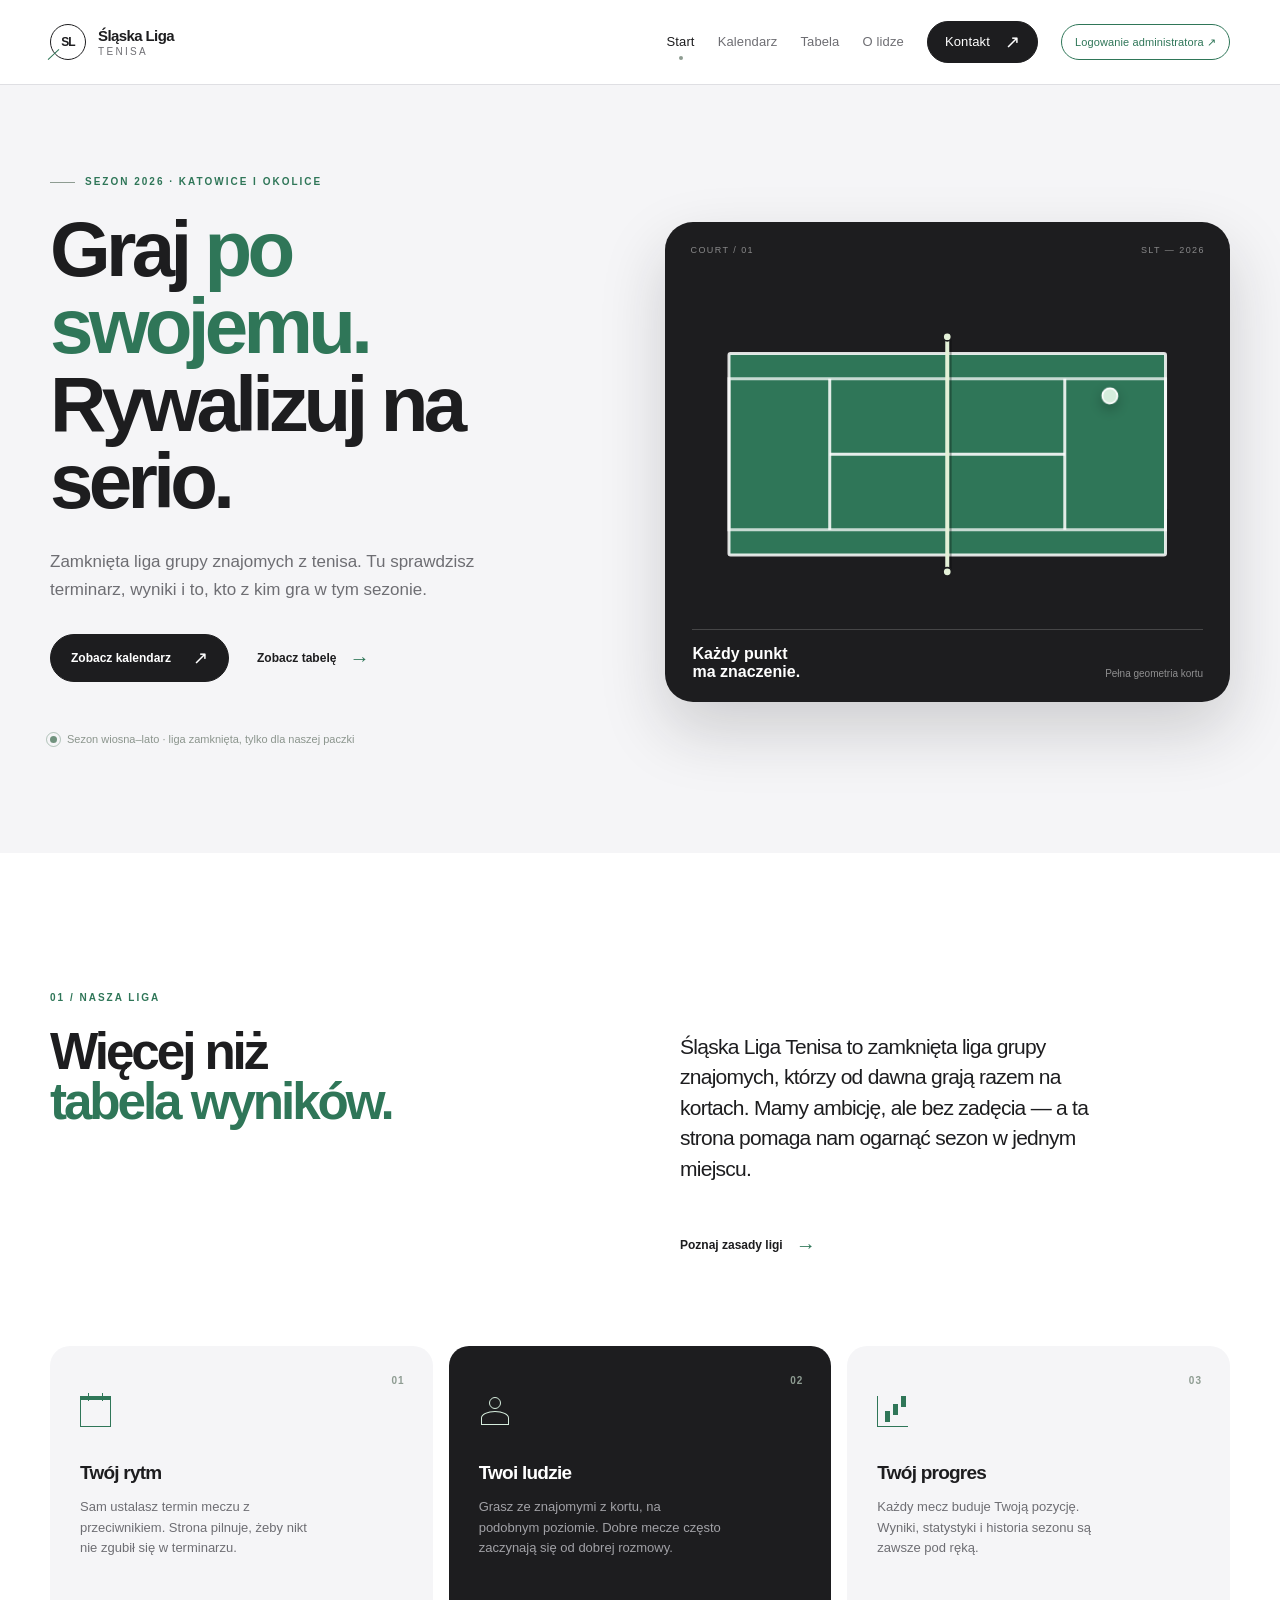
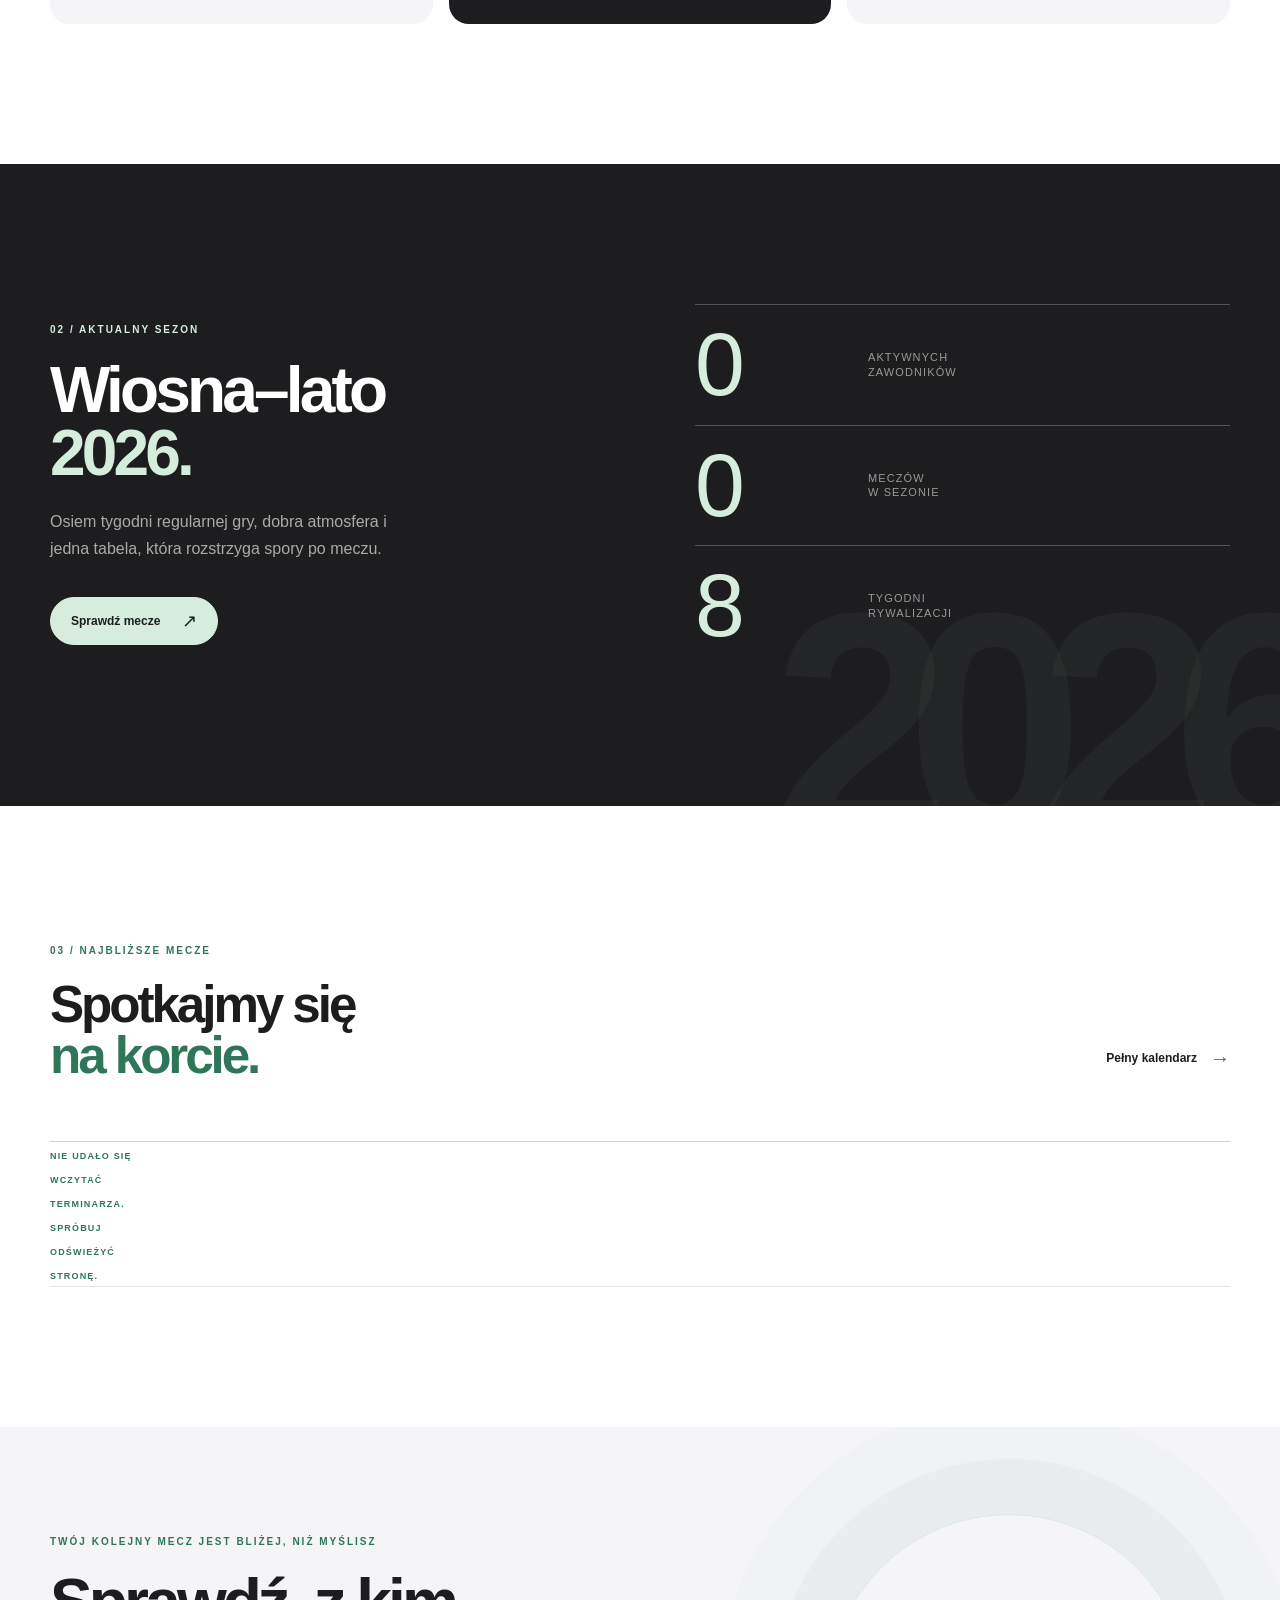
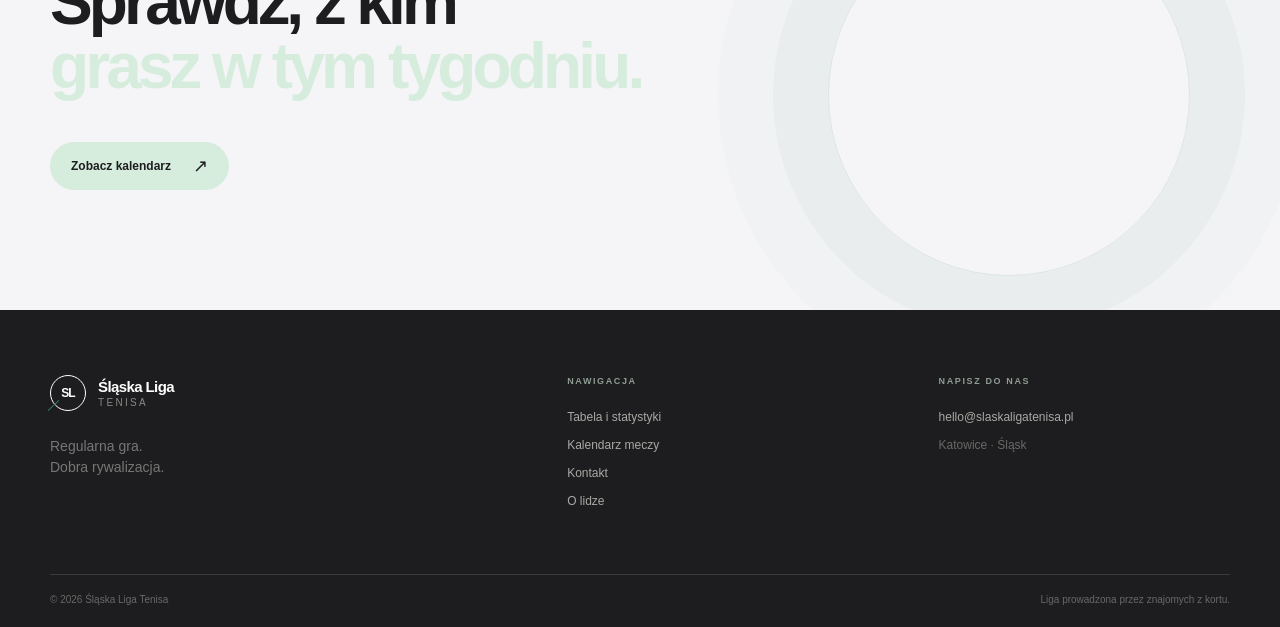
==== commit 3b098d5f: "Add administrator login link and league standings page" ====
--- a/slt-final/index.html
+++ b/slt-final/index.html
@@ -21,9 +21,10 @@
         <nav id="primary-navigation" class="primary-nav" aria-label="Główna nawigacja">
           <a data-nav="home" href="index.html">Start</a>
           <a data-nav="calendar" href="kalendarz.html">Kalendarz</a>
+          <a data-nav="standings" href="tabela.html">Tabela</a>
           <a data-nav="about" href="o-lidze.html">O lidze</a>
           <a class="nav-cta" data-nav="contact" href="kontakt.html">Kontakt <span>↗</span></a>
-        </nav>
+        <a class="nav-admin" href="https://slaskaligatenisa.pl/admin">Logowanie administratora <span aria-hidden="true">↗</span></a></nav>
       </div>
     </header>
 
@@ -36,7 +37,7 @@
             <p class="hero-lede">Zamknięta liga grupy znajomych z tenisa. Tu sprawdzisz terminarz, wyniki i to, kto z kim gra w tym sezonie.</p>
             <div class="hero-actions">
               <a class="button button-primary" href="kalendarz.html">Zobacz kalendarz <span>↗</span></a>
-              <a class="text-link" href="o-lidze.html">Poznaj ligę <span>→</span></a>
+              <a class="text-link" href="tabela.html">Zobacz tabelę <span>→</span></a>
             </div>
             <div class="hero-note"><span class="pulse-dot"></span> Sezon wiosna–lato · liga zamknięta, tylko dla naszej paczki</div>
           </div>
@@ -155,7 +156,7 @@
           <a class="brand brand-footer" href="index.html"><span class="brand-mark" aria-hidden="true"><span>SL</span><i></i></span><span class="brand-copy"><strong>Śląska Liga</strong><small>Tenisa</small></span></a>
           <p>Regularna gra.<br />Dobra rywalizacja.</p>
         </div>
-        <div class="footer-nav"><span class="footer-label">Nawigacja</span><a href="kalendarz.html">Kalendarz meczy</a><a href="kontakt.html">Kontakt</a><a href="o-lidze.html">O lidze</a></div>
+        <div class="footer-nav"><span class="footer-label">Nawigacja</span><a href="tabela.html">Tabela i statystyki</a><a href="kalendarz.html">Kalendarz meczy</a><a href="kontakt.html">Kontakt</a><a href="o-lidze.html">O lidze</a></div>
         <div class="footer-nav"><span class="footer-label">Napisz do nas</span><a href="mailto:hello@slaskaligatenisa.pl">hello@slaskaligatenisa.pl</a><span class="footer-muted">Katowice · Śląsk</span></div>
       </div>
       <div class="shell footer-bottom"><span>© <span data-year>2026</span> Śląska Liga Tenisa</span><span>Liga prowadzona przez znajomych z kortu.</span></div>
--- a/slt-final/styles.css
+++ b/slt-final/styles.css
@@ -204,3 +204,23 @@
 @media (max-width: 800px) {
   .game-row { grid-template-columns: 1fr; }
 }
+
+/* Tabela sezonu */
+.primary-nav { gap: clamp(12px, 1.8vw, 28px); }
+.primary-nav .nav-admin { padding: 9px 13px; border: 1px solid var(--green); border-radius: 999px; color: var(--green); font-size: 11px; white-space: nowrap; }
+.primary-nav .nav-admin::after { display: none; }
+.nav-admin:focus-visible, .standings-scroll:focus-visible { outline: 3px solid var(--green); outline-offset: 4px; }
+.standings-scroll { overflow-x: auto; border: 1px solid var(--line); border-radius: 14px; }
+.standings-table { width: 100%; min-width: 800px; border-collapse: collapse; font-variant-numeric: tabular-nums; }
+.standings-table th, .standings-table td { padding: 18px 14px; text-align: center; border-bottom: 1px solid var(--line); white-space: nowrap; }
+.standings-table thead { background: var(--forest); color: var(--paper); font-size: 11px; }
+.standings-table tbody { font-size: 13px; }
+.standings-table tbody th { text-align: left; color: var(--forest); }
+.standings-table td:nth-child(3) { font-weight: 700; color: var(--green); }
+.standings-table tbody tr:last-child > * { border-bottom: 0; }
+.standings-table tbody tr:nth-child(even) { background: #f5f5f7; }
+.standings-rules { max-width: 800px; margin-top: 32px; color: var(--muted); font-size: 13px; line-height: 1.7; }
+.standings-rules h2 { font-size: 24px; color: var(--forest); }
+#standings-status { margin: 22px 0; color: var(--muted); }
+@media (min-width: 801px) and (max-width: 1100px) { .header-inner { flex-wrap: wrap; padding-top: 14px; padding-bottom: 14px; gap: 16px; } .primary-nav { flex-wrap: wrap; } }
+@media (max-width: 800px) { .primary-nav .nav-admin { margin-top: 10px; text-align: center; } }
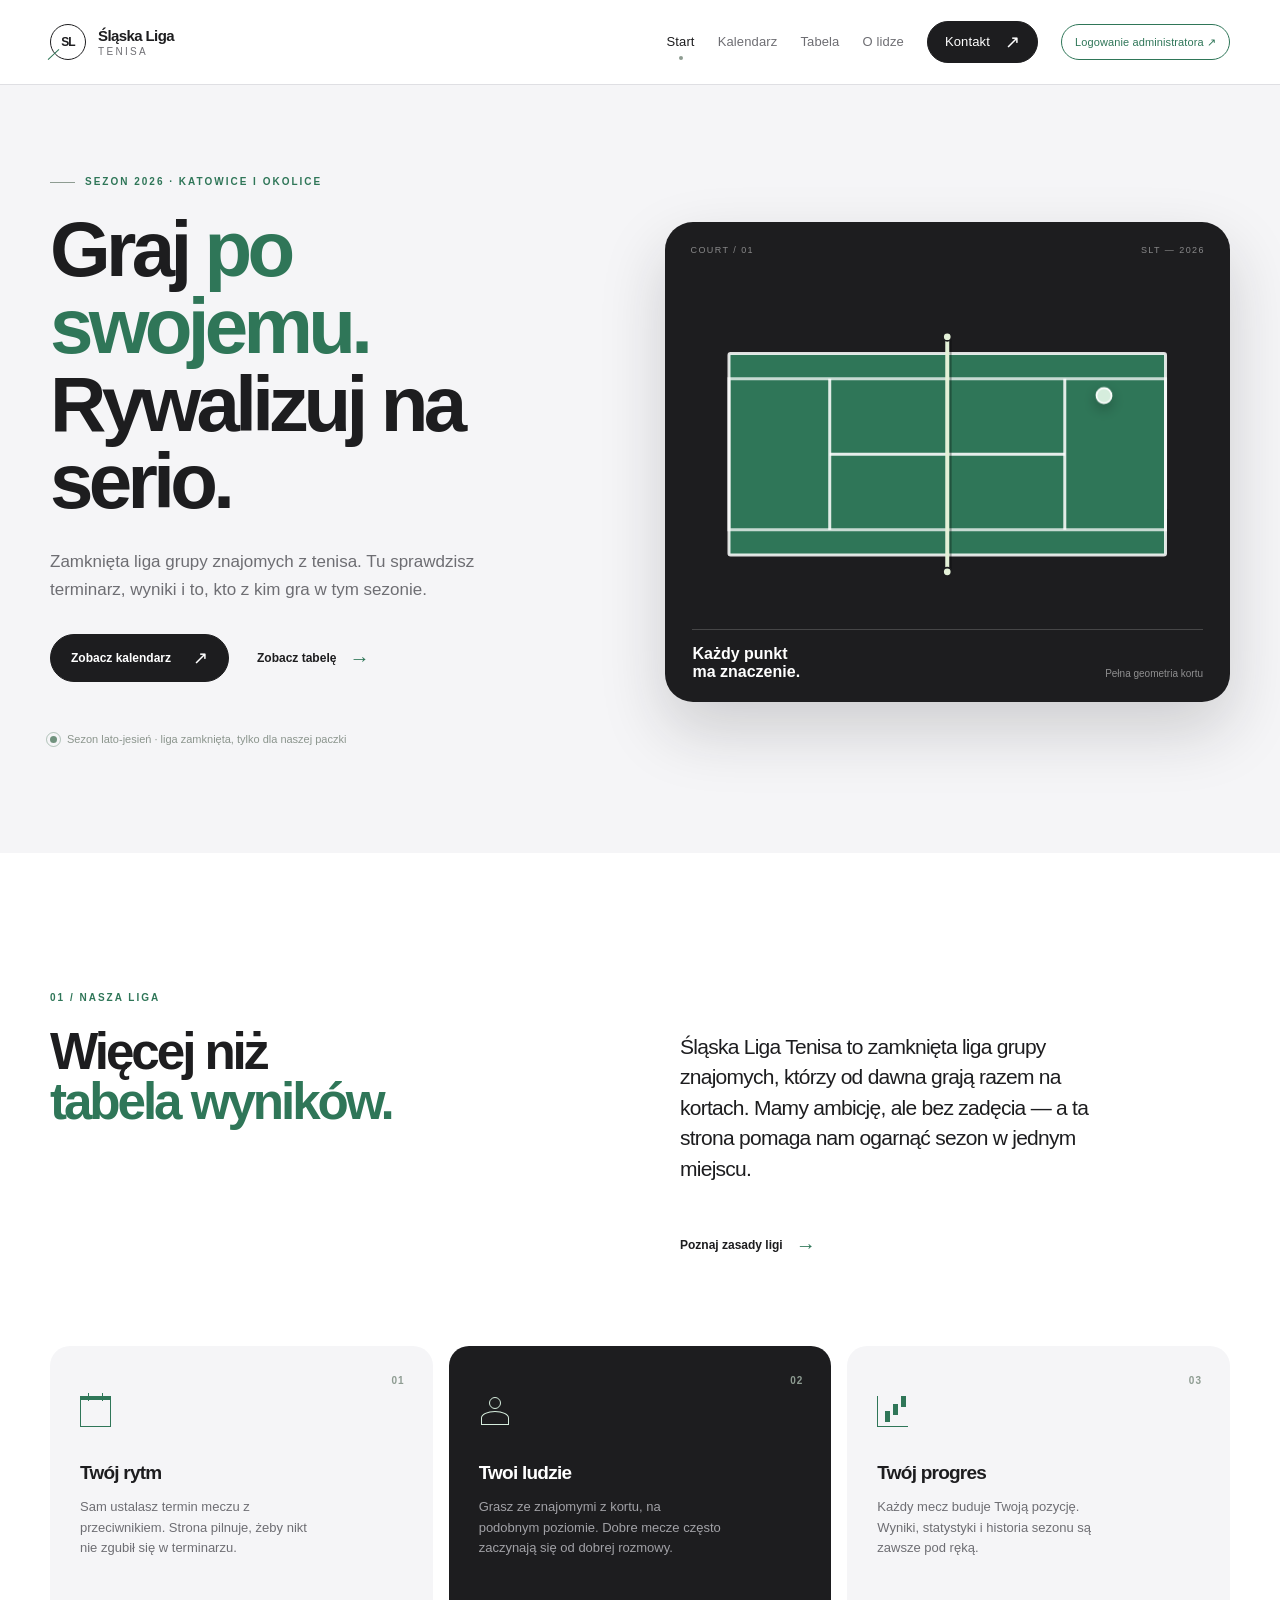
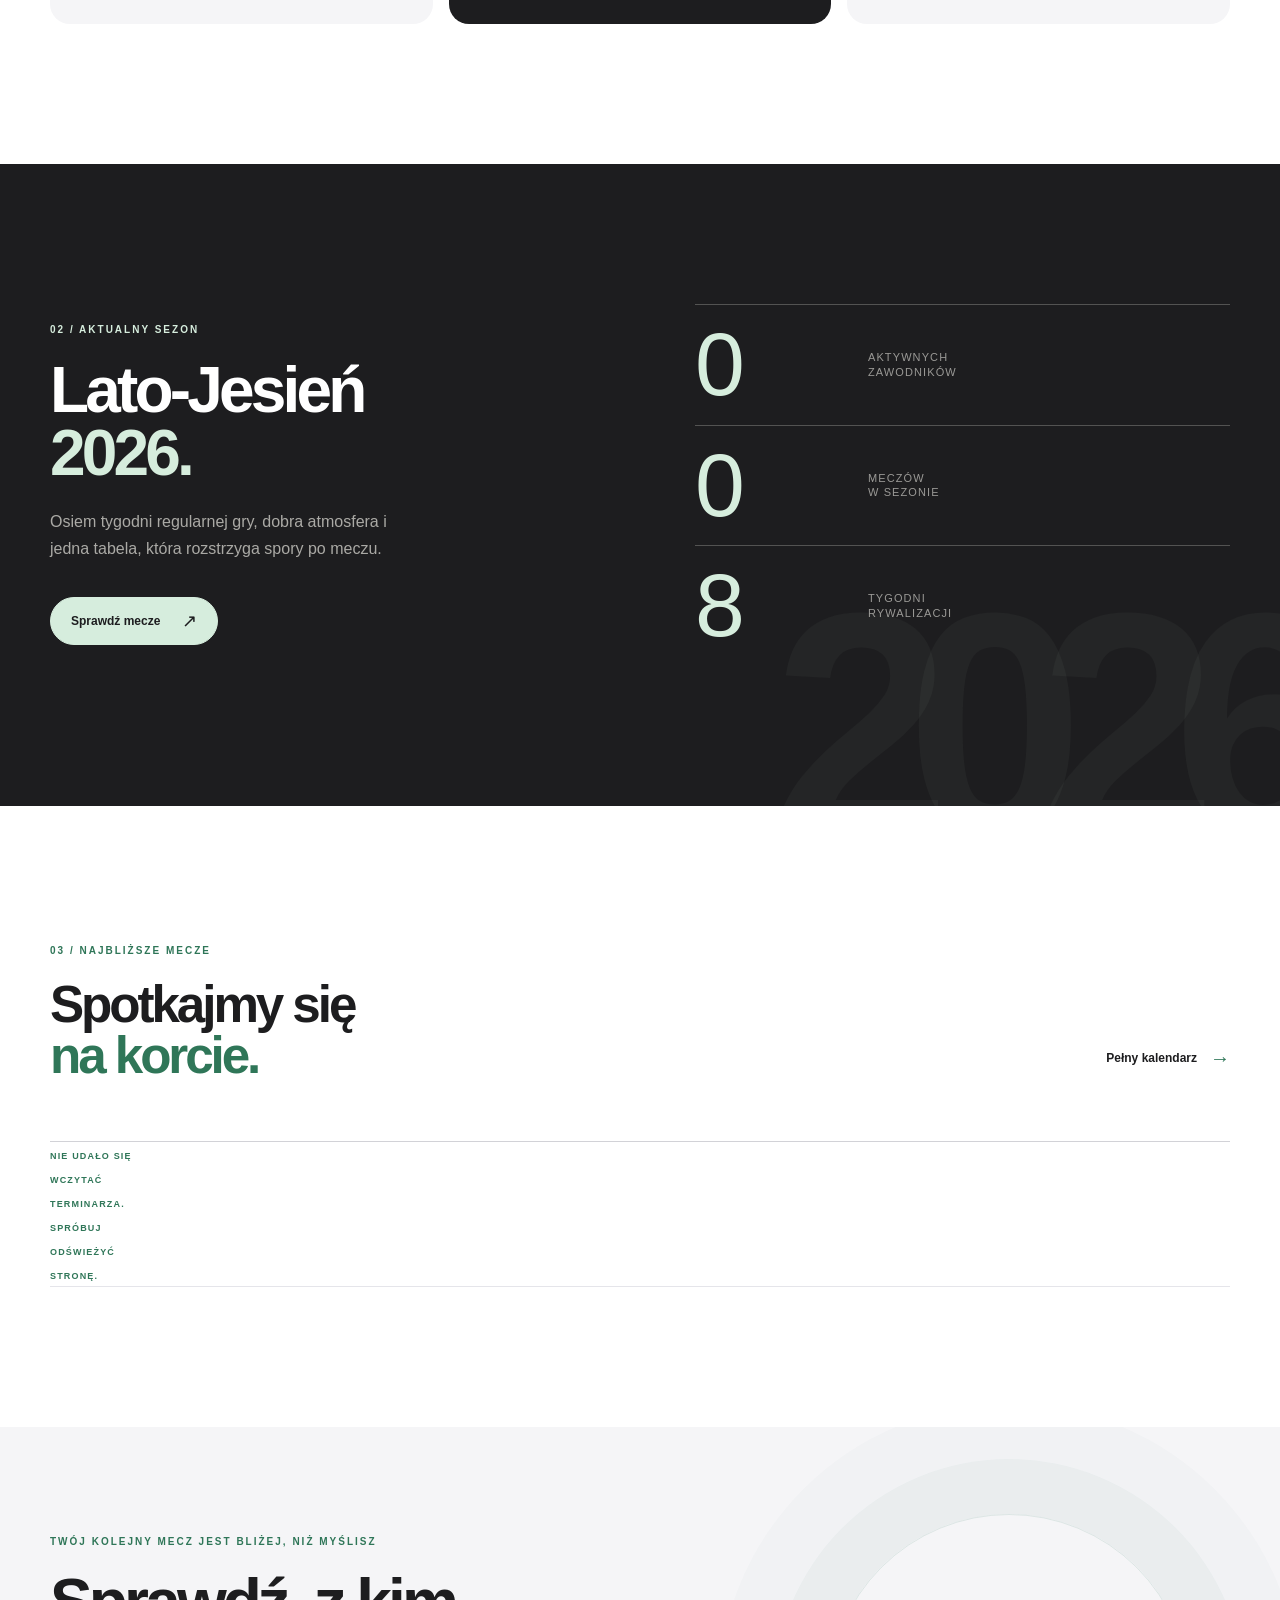
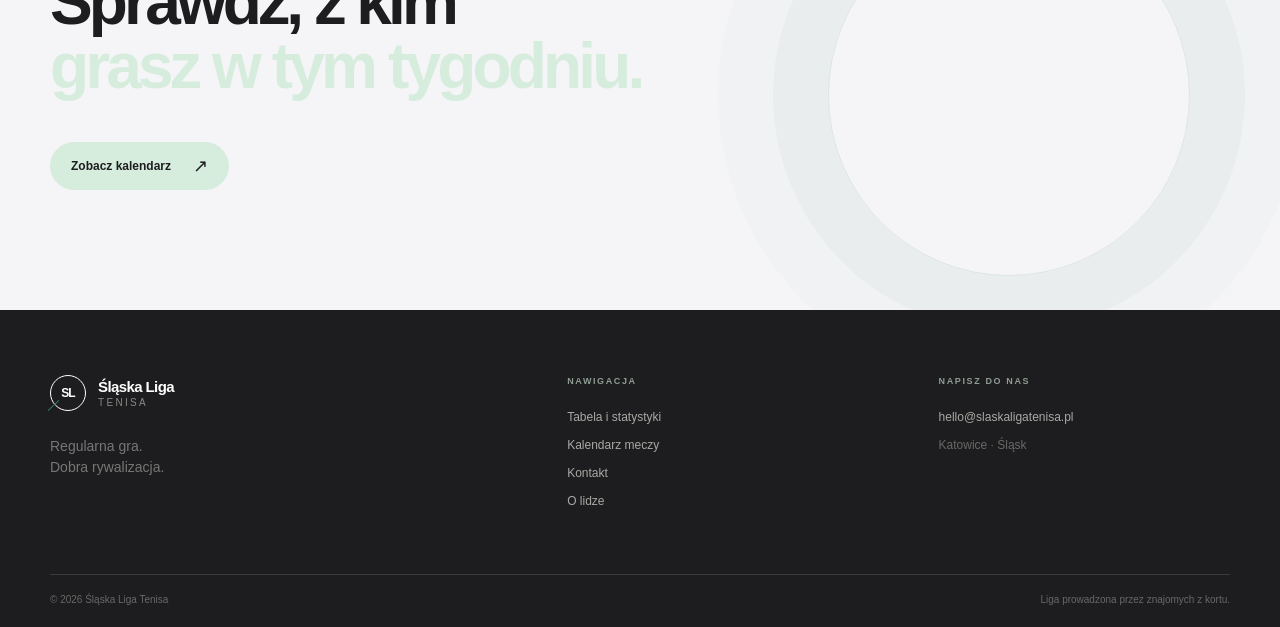
==== commit 40acc705: "Update season information from spring-summer to summer-autumn" ====
--- a/slt-final/index.html
+++ b/slt-final/index.html
@@ -39,7 +39,7 @@
               <a class="button button-primary" href="kalendarz.html">Zobacz kalendarz <span>↗</span></a>
               <a class="text-link" href="tabela.html">Zobacz tabelę <span>→</span></a>
             </div>
-            <div class="hero-note"><span class="pulse-dot"></span> Sezon wiosna–lato · liga zamknięta, tylko dla naszej paczki</div>
+            <div class="hero-note"><span class="pulse-dot"></span> Sezon lato-jesień · liga zamknięta, tylko dla naszej paczki</div>
           </div>
           <div class="hero-art reveal reveal-delay" aria-label="Kort tenisowy z animowaną piłką">
             <div class="art-topline"><span>COURT / 01</span><span>SLT — 2026</span></div>
@@ -109,7 +109,7 @@
         <div class="shell season-grid">
           <div class="season-copy reveal">
             <p class="eyebrow eyebrow-light">02 / Aktualny sezon</p>
-            <h2>Wiosna–lato<br /><em>2026.</em></h2>
+            <h2>Lato-Jesień<br /><em>2026.</em></h2>
             <p>Osiem tygodni regularnej gry, dobra atmosfera i jedna tabela, która rozstrzyga spory po meczu.</p>
             <a class="button button-light" href="kalendarz.html">Sprawdź mecze <span>↗</span></a>
           </div>
